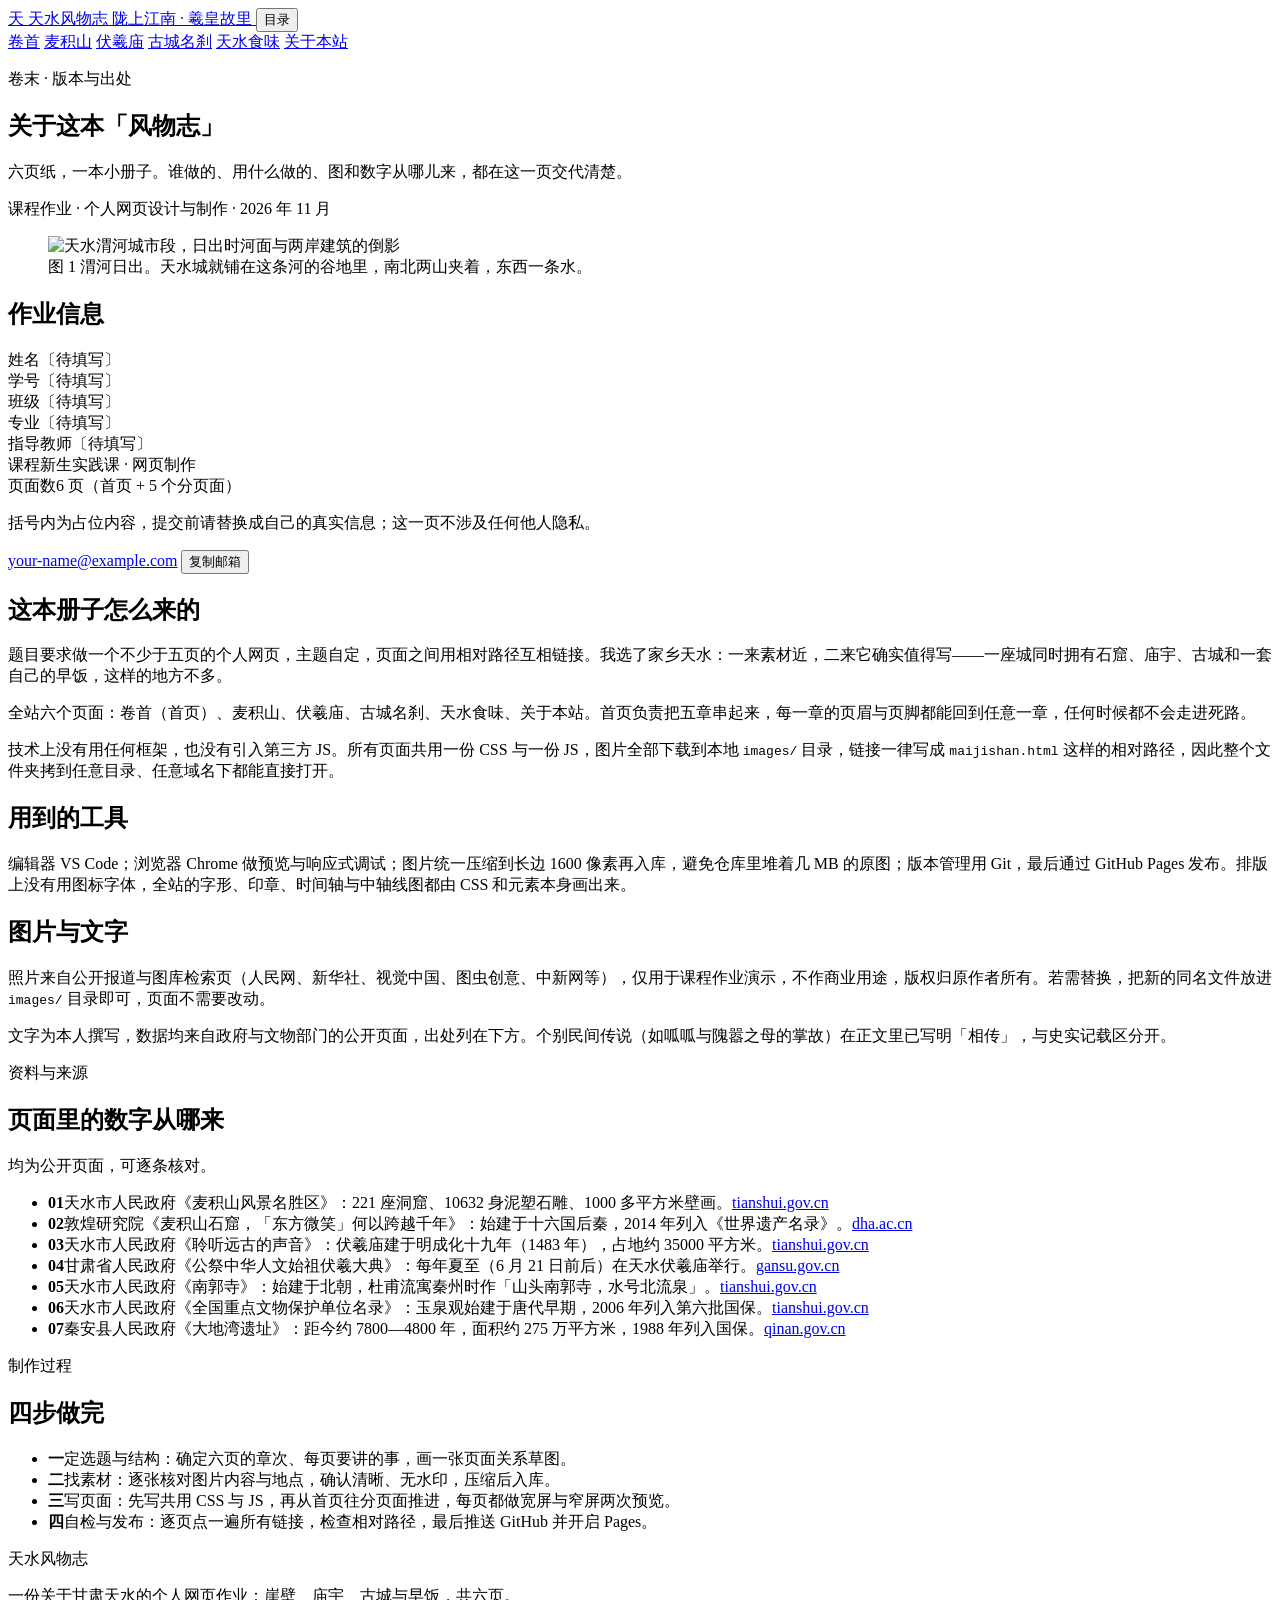
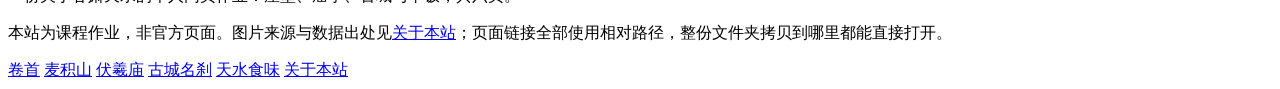
==== about.html @ 4d81efea "Add files via upload" ====
<!DOCTYPE html>
<html lang="zh-CN">
<head>
<meta charset="UTF-8">
<meta name="viewport" content="width=device-width, initial-scale=1">
<title>关于本站 · 卷末 | 天水风物志</title>
<meta name="description" content="《天水风物志》的卷末：作业信息、制作工具、图片版权说明、数据来源与联系方式。六个页面，全部使用相对路径。">
<link rel="icon" href="images/favicon.svg" type="image/svg+xml">
<link rel="preconnect" href="https://miaoda.feishu.cn" crossorigin>
<link rel="stylesheet" href="https://miaoda.feishu.cn/fonts/css2?family=Noto+Serif+SC:wght@400;600;700;900&family=Noto+Sans+SC:wght@300;400;500;700&display=swap">
<link rel="stylesheet" href="css/style.css">
</head>
<body>

<header class="masthead" id="masthead">
  <div class="masthead__inner">
    <a class="brand" href="index.html" aria-label="返回首页">
      <span class="brand-seal" aria-hidden="true">天</span>
      <span class="brand-name">天水风物志</span>
      <span class="brand-sub">陇上江南 · 羲皇故里</span>
    </a>
    <button class="nav-toggle" type="button" aria-expanded="false" aria-controls="site-nav">目录</button>
    <nav class="site-nav" id="site-nav" aria-label="主导航">
      <a href="index.html">卷首</a>
      <a href="maijishan.html">麦积山</a>
      <a href="fuximiao.html">伏羲庙</a>
      <a href="gucheng.html">古城名刹</a>
      <a href="shiwei.html">天水食味</a>
      <a href="about.html" class="is-active" aria-current="page">关于本站</a>
    </nav>
  </div>
</header>

<main>

  <section class="chapter-head wrap">
    <p class="chapter-head__no">卷末 · 版本与出处</p>
    <h1>关于这本「风物志」</h1>
    <p class="lede">六页纸，一本小册子。谁做的、用什么做的、图和数字从哪儿来，都在这一页交代清楚。</p>
    <p class="chapter-head__meta">课程作业 · 个人网页设计与制作 · 2026 年 11 月</p>
  </section>

  <figure class="plate plate--wide wrap">
    <img src="images/city-01.jpg" alt="天水渭河城市段，日出时河面与两岸建筑的倒影" width="800" height="533">
    <figcaption><span class="plate-no">图 1</span> 渭河日出。天水城就铺在这条河的谷地里，南北两山夹着，东西一条水。</figcaption>
  </figure>

  <section class="wrap">
    <div class="about-grid">
      <div class="id-card">
        <h2>作业信息</h2>
        <div class="id-row"><label>姓名</label><span class="value placeholder">〔待填写〕</span></div>
        <div class="id-row"><label>学号</label><span class="value placeholder">〔待填写〕</span></div>
        <div class="id-row"><label>班级</label><span class="value placeholder">〔待填写〕</span></div>
        <div class="id-row"><label>专业</label><span class="value placeholder">〔待填写〕</span></div>
        <div class="id-row"><label>指导教师</label><span class="value placeholder">〔待填写〕</span></div>
        <div class="id-row"><label>课程</label><span class="value">新生实践课 · 网页制作</span></div>
        <div class="id-row"><label>页面数</label><span class="value">6 页（首页 + 5 个分页面）</span></div>
        <p class="id-card__hint">括号内为占位内容，提交前请替换成自己的真实信息；这一页不涉及任何他人隐私。</p>
        <div class="contact">
          <a class="contact__mail" href="mailto:your-name@example.com">your-name@example.com</a>
          <button class="copy-btn" type="button" id="copy-mail" data-mail="your-name@example.com">复制邮箱</button>
        </div>
      </div>

      <div class="prose">
        <h2 class="section-title">这本册子怎么来的</h2>
        <p>题目要求做一个不少于五页的个人网页，主题自定，页面之间用相对路径互相链接。我选了家乡天水：一来素材近，二来它确实值得写——一座城同时拥有石窟、庙宇、古城和一套自己的早饭，这样的地方不多。</p>
        <p>全站六个页面：卷首（首页）、麦积山、伏羲庙、古城名刹、天水食味、关于本站。首页负责把五章串起来，每一章的页眉与页脚都能回到任意一章，任何时候都不会走进死路。</p>
        <p>技术上没有用任何框架，也没有引入第三方 JS。所有页面共用一份 CSS 与一份 JS，图片全部下载到本地 <code>images/</code> 目录，链接一律写成 <code>maijishan.html</code> 这样的相对路径，因此整个文件夹拷到任意目录、任意域名下都能直接打开。</p>

        <h2 class="section-title">用到的工具</h2>
        <p>编辑器 VS Code；浏览器 Chrome 做预览与响应式调试；图片统一压缩到长边 1600 像素再入库，避免仓库里堆着几 MB 的原图；版本管理用 Git，最后通过 GitHub Pages 发布。排版上没有用图标字体，全站的字形、印章、时间轴与中轴线图都由 CSS 和元素本身画出来。</p>

        <h2 class="section-title">图片与文字</h2>
        <p>照片来自公开报道与图库检索页（人民网、新华社、视觉中国、图虫创意、中新网等），仅用于课程作业演示，不作商业用途，版权归原作者所有。若需替换，把新的同名文件放进 <code>images/</code> 目录即可，页面不需要改动。</p>
        <p>文字为本人撰写，数据均来自政府与文物部门的公开页面，出处列在下方。个别民间传说（如呱呱与隗嚣之母的掌故）在正文里已写明「相传」，与史实记载区分开。</p>
      </div>
    </div>
  </section>

  <section class="sources wrap" aria-labelledby="src-title">
    <p class="kicker">资料与来源</p>
    <h2 class="section-title" id="src-title">页面里的数字从哪来</h2>
    <p class="section-sub">均为公开页面，可逐条核对。</p>
    <ul class="sources__list">
      <li><b>01</b>天水市人民政府《麦积山风景名胜区》：221 座洞窟、10632 身泥塑石雕、1000 多平方米壁画。<a href="https://www.tianshui.gov.cn/info/3851/329121.htm" target="_blank" rel="noopener">tianshui.gov.cn</a></li>
      <li><b>02</b>敦煌研究院《麦积山石窟，「东方微笑」何以跨越千年》：始建于十六国后秦，2014 年列入《世界遗产名录》。<a href="https://www.dha.ac.cn/info/1018/6116.htm" target="_blank" rel="noopener">dha.ac.cn</a></li>
      <li><b>03</b>天水市人民政府《聆听远古的声音》：伏羲庙建于明成化十九年（1483 年），占地约 35000 平方米。<a href="https://www.tianshui.gov.cn/wlj/info/1822/175582.htm" target="_blank" rel="noopener">tianshui.gov.cn</a></li>
      <li><b>04</b>甘肃省人民政府《公祭中华人文始祖伏羲大典》：每年夏至（6 月 21 日前后）在天水伏羲庙举行。<a href="http://gansu.gov.cn/gsszf/gsyw/202506/174160079.shtml" target="_blank" rel="noopener">gansu.gov.cn</a></li>
      <li><b>05</b>天水市人民政府《南郭寺》：始建于北朝，杜甫流寓秦州时作「山头南郭寺，水号北流泉」。<a href="http://www.tianshui.gov.cn/info/4851/601021.htm" target="_blank" rel="noopener">tianshui.gov.cn</a></li>
      <li><b>06</b>天水市人民政府《全国重点文物保护单位名录》：玉泉观始建于唐代早期，2006 年列入第六批国保。<a href="https://www.tianshui.gov.cn/info/4841/600351.htm" target="_blank" rel="noopener">tianshui.gov.cn</a></li>
      <li><b>07</b>秦安县人民政府《大地湾遗址》：距今约 7800—4800 年，面积约 275 万平方米，1988 年列入国保。<a href="https://www.qinan.gov.cn/info/10162/83391.htm" target="_blank" rel="noopener">qinan.gov.cn</a></li>
    </ul>
  </section>

  <section class="wrap sources" aria-labelledby="log-title">
    <p class="kicker">制作过程</p>
    <h2 class="section-title" id="log-title">四步做完</h2>
    <ul class="sources__list">
      <li><b>一</b>定选题与结构：确定六页的章次、每页要讲的事，画一张页面关系草图。</li>
      <li><b>二</b>找素材：逐张核对图片内容与地点，确认清晰、无水印，压缩后入库。</li>
      <li><b>三</b>写页面：先写共用 CSS 与 JS，再从首页往分页面推进，每页都做宽屏与窄屏两次预览。</li>
      <li><b>四</b>自检与发布：逐页点一遍所有链接，检查相对路径，最后推送 GitHub 并开启 Pages。</li>
    </ul>
  </section>

</main>

<footer class="site-foot">
  <div class="wrap site-foot__inner">
    <div>
      <p class="site-foot__title">天水风物志</p>
      <p>一份关于甘肃天水的个人网页作业：崖壁、庙宇、古城与早饭，共六页。</p>
      <p class="site-foot__colophon">本站为课程作业，非官方页面。图片来源与数据出处见<a href="about.html">关于本站</a>；页面链接全部使用相对路径，整份文件夹拷贝到哪里都能直接打开。</p>
    </div>
    <nav class="site-foot__nav" aria-label="页脚导航">
      <a href="index.html">卷首</a>
      <a href="maijishan.html">麦积山</a>
      <a href="fuximiao.html">伏羲庙</a>
      <a href="gucheng.html">古城名刹</a>
      <a href="shiwei.html">天水食味</a>
      <a href="about.html">关于本站</a>
    </nav>
  </div>
</footer>

<div class="toast" id="toast" role="status" aria-live="polite"></div>
<script src="js/main.js"></script>
</body>
</html>
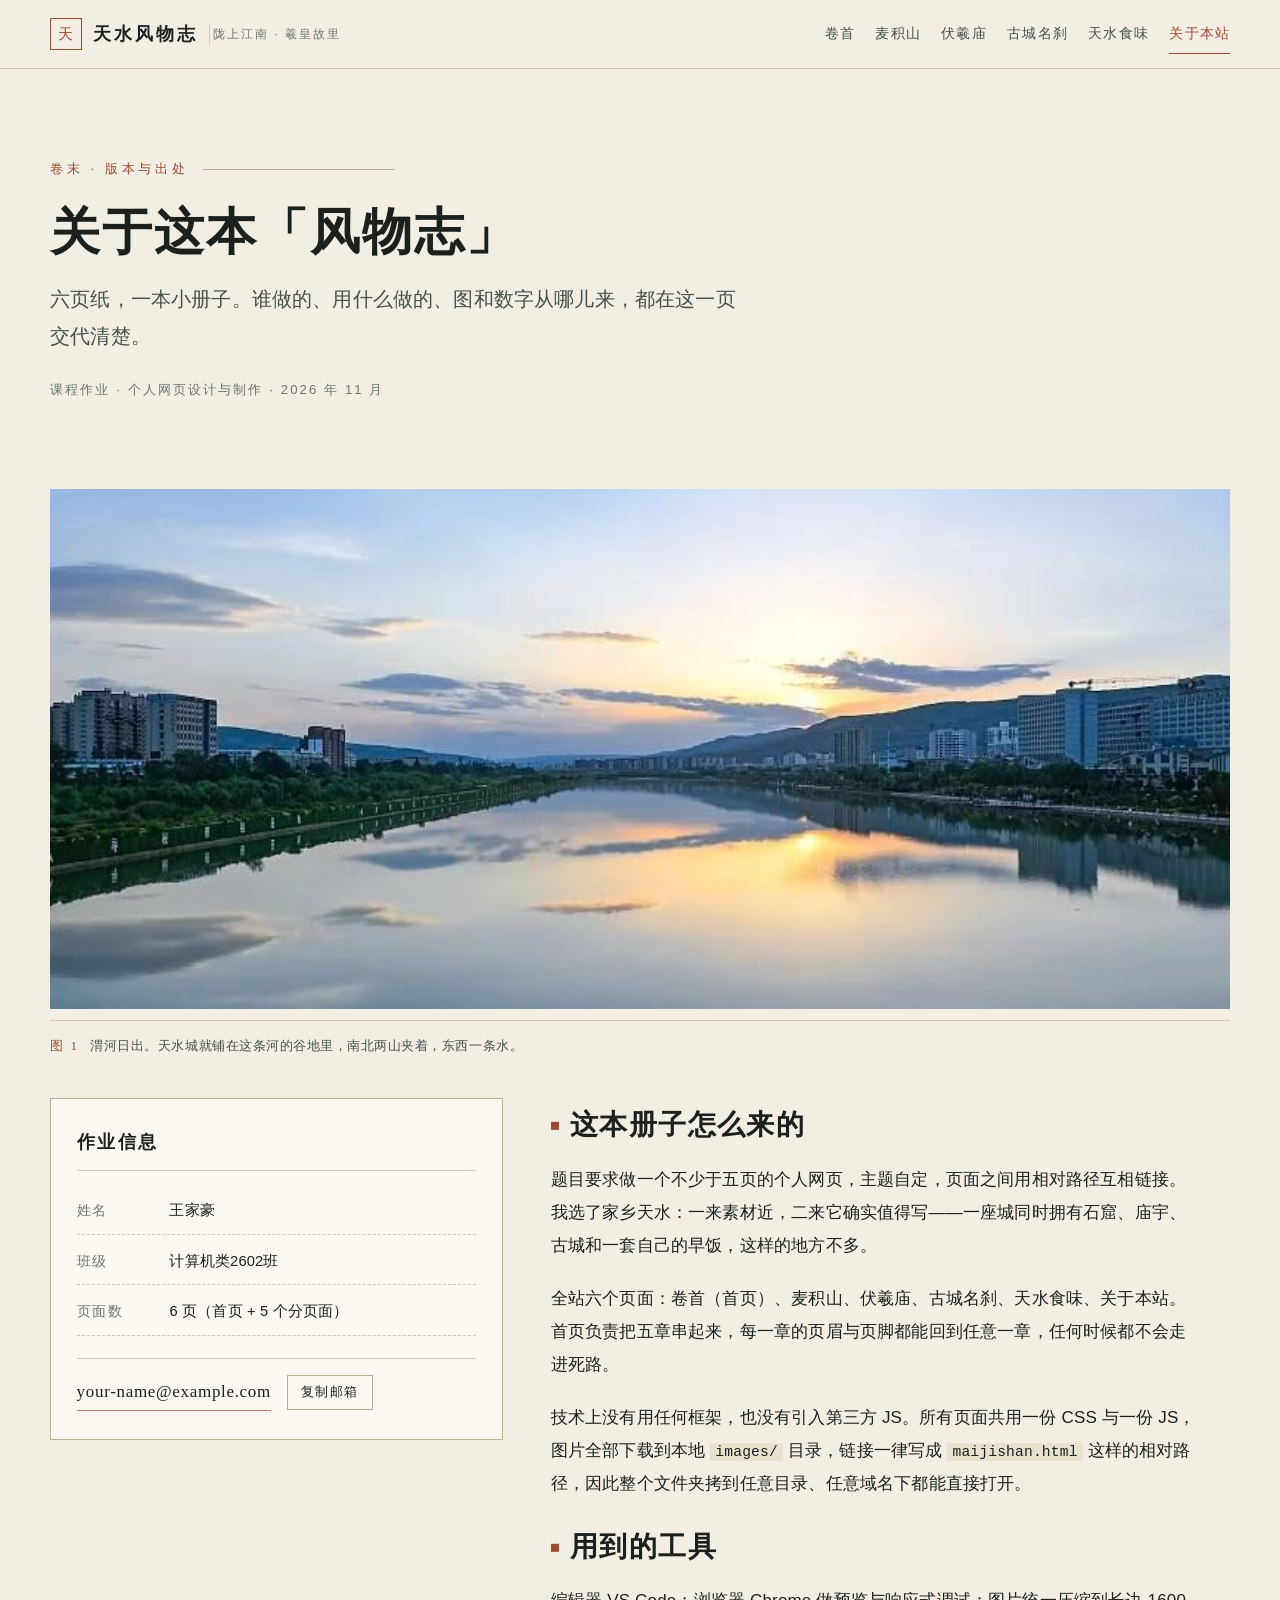
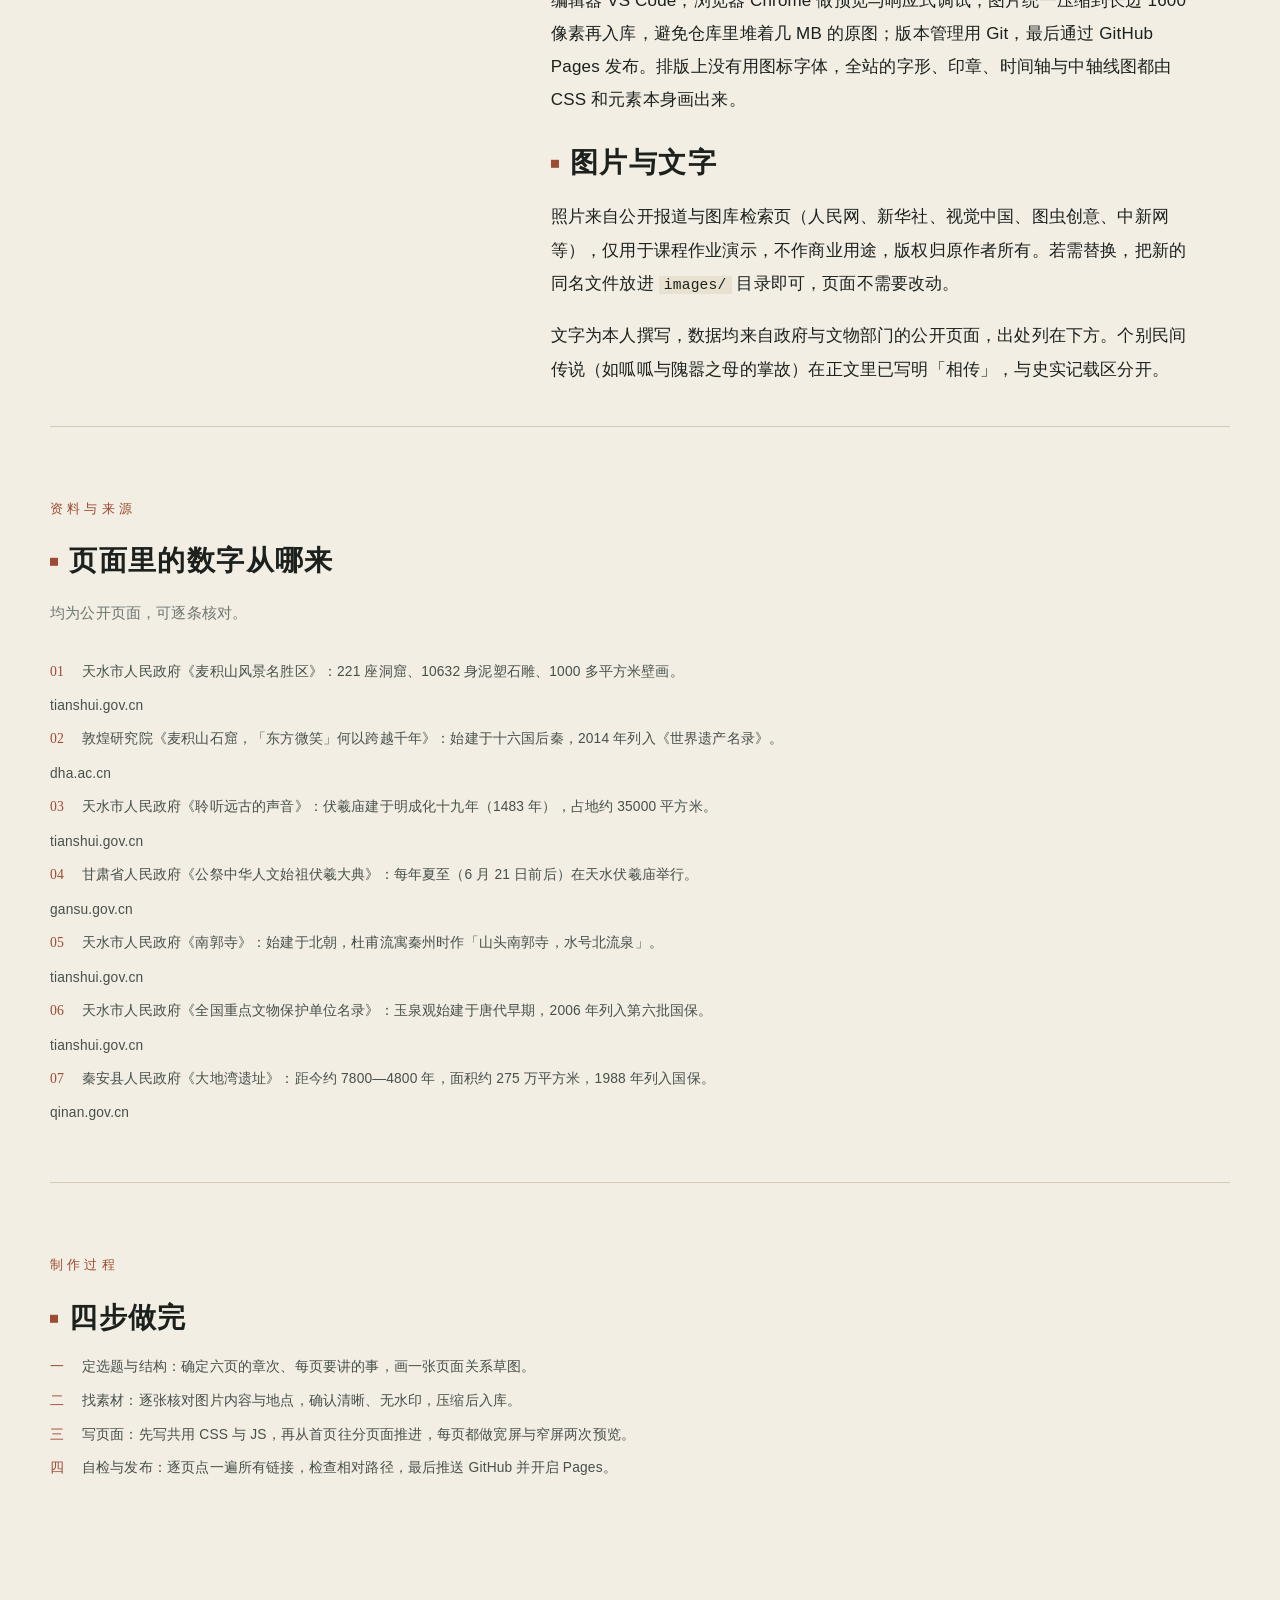
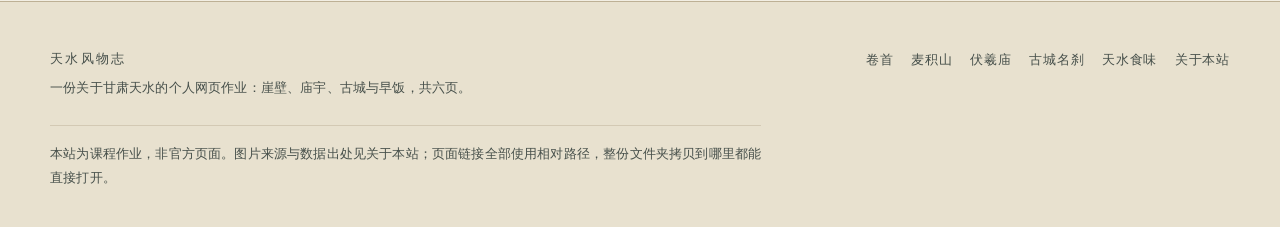
==== commit 698e3e8c: "修改个人信息" ====
--- a/about.html
+++ b/about.html
@@ -49,14 +49,9 @@
     <div class="about-grid">
       <div class="id-card">
         <h2>作业信息</h2>
-        <div class="id-row"><label>姓名</label><span class="value placeholder">〔待填写〕</span></div>
-        <div class="id-row"><label>学号</label><span class="value placeholder">〔待填写〕</span></div>
-        <div class="id-row"><label>班级</label><span class="value placeholder">〔待填写〕</span></div>
-        <div class="id-row"><label>专业</label><span class="value placeholder">〔待填写〕</span></div>
-        <div class="id-row"><label>指导教师</label><span class="value placeholder">〔待填写〕</span></div>
-        <div class="id-row"><label>课程</label><span class="value">新生实践课 · 网页制作</span></div>
+        <div class="id-row"><label>姓名</label><span class="value">王家豪</span></div>
+        <div class="id-row"><label>班级</label><span class="value">计算机类2602班</span></div>
         <div class="id-row"><label>页面数</label><span class="value">6 页（首页 + 5 个分页面）</span></div>
-        <p class="id-card__hint">括号内为占位内容，提交前请替换成自己的真实信息；这一页不涉及任何他人隐私。</p>
         <div class="contact">
           <a class="contact__mail" href="mailto:your-name@example.com">your-name@example.com</a>
           <button class="copy-btn" type="button" id="copy-mail" data-mail="your-name@example.com">复制邮箱</button>
--- a/css/style.css
+++ b/css/style.css
@@ -0,0 +1,1201 @@
+/* ============================================================
+   天水风物志 · 全站样式
+   版式概念：一册地方志图录 —— 竖排题签、朱印、图版编号、纸色底
+   ============================================================ */
+
+:root {
+  --paper: #f2eee3;
+  --paper-deep: #e8e1cf;
+  --paper-soft: #faf8f1;
+  --ink: #1c211e;
+  --ink-2: #47504b;
+  --ink-3: #6f7671;
+  --red: #9e4b33;
+  --red-soft: #c07d64;
+  --pine: #2e4a3d;
+  --river: #4f7470;
+  --line: #d3c9b4;
+  --line-strong: #bdb095;
+
+  --serif: "Noto Serif SC", "Source Han Serif SC", "Songti SC", "STSong", "SimSun", serif;
+  --sans: "Noto Sans SC", "PingFang SC", "Microsoft YaHei", "Hiragino Sans GB", sans-serif;
+
+  --wrap: 1180px;
+  --gap: clamp(1.25rem, 3vw, 2.5rem);
+  --ease: cubic-bezier(.2, .7, .2, 1);
+}
+
+* { box-sizing: border-box; }
+
+html { -webkit-text-size-adjust: 100%; }
+
+body {
+  margin: 0;
+  background: var(--paper);
+  color: var(--ink);
+  font-family: var(--sans);
+  font-size: 17px;
+  line-height: 1.95;
+  letter-spacing: .01em;
+  text-rendering: optimizeLegibility;
+}
+
+img { display: block; max-width: 100%; height: auto; }
+
+figure { margin: 0; }
+
+a { color: inherit; text-decoration: none; }
+
+button { font: inherit; color: inherit; }
+
+::selection { background: var(--red); color: var(--paper-soft); }
+
+/* ---------- 基础排版 ---------- */
+
+.wrap {
+  width: min(100% - 2.5rem, var(--wrap));
+  margin-inline: auto;
+}
+
+/* 内容段的统一呼吸感 */
+.band { padding-block: clamp(2rem, 4vw, 3.2rem); }
+
+.serif { font-family: var(--serif); }
+
+.kicker {
+  font-family: var(--serif);
+  font-size: .82rem;
+  letter-spacing: .32em;
+  color: var(--red);
+}
+
+.lede {
+  font-family: var(--serif);
+  font-size: clamp(1.05rem, 1.6vw, 1.3rem);
+  line-height: 1.8;
+  color: var(--ink-2);
+}
+
+.prose p {
+  margin: 0 0 1.15em;
+  max-width: 38em;
+}
+
+.prose p:last-child { margin-bottom: 0; }
+
+.prose--lead p:first-child::first-letter {
+  font-family: var(--serif);
+  font-size: 2.9em;
+  float: left;
+  line-height: .92;
+  padding: .06em .12em 0 0;
+  color: var(--red);
+}
+
+h2.section-title {
+  font-family: var(--serif);
+  font-weight: 600;
+  font-size: clamp(1.35rem, 2.4vw, 1.75rem);
+  letter-spacing: .05em;
+  margin: 0 0 .35em;
+  display: flex;
+  align-items: baseline;
+  gap: .7rem;
+}
+
+h2.section-title::before {
+  content: "";
+  width: .5rem;
+  height: .5rem;
+  background: var(--red);
+  flex: 0 0 auto;
+  transform: translateY(-.15em);
+}
+
+.section-sub {
+  color: var(--ink-3);
+  font-size: .92rem;
+  margin: 0 0 2rem;
+}
+
+/* ---------- 页眉 ---------- */
+
+.masthead {
+  position: sticky;
+  top: 0;
+  z-index: 50;
+  background: color-mix(in srgb, var(--paper) 92%, transparent);
+  backdrop-filter: blur(6px);
+  border-bottom: 1px solid var(--line);
+}
+
+.masthead__inner {
+  width: min(100% - 2.5rem, var(--wrap));
+  margin-inline: auto;
+  display: flex;
+  align-items: center;
+  gap: 1rem;
+  min-height: 68px;
+}
+
+.brand {
+  display: flex;
+  align-items: center;
+  gap: .7rem;
+  margin-right: auto;
+  padding-block: .5rem;
+}
+
+.brand-seal {
+  width: 2rem;
+  height: 2rem;
+  display: grid;
+  place-items: center;
+  border: 1.5px solid var(--red);
+  color: var(--red);
+  font-family: var(--serif);
+  font-size: .95rem;
+  line-height: 1;
+  flex: 0 0 auto;
+}
+
+.brand-name {
+  font-family: var(--serif);
+  font-size: 1.12rem;
+  letter-spacing: .16em;
+  font-weight: 600;
+}
+
+.brand-sub {
+  font-size: .72rem;
+  letter-spacing: .18em;
+  color: var(--ink-3);
+  display: none;
+}
+
+@media (min-width: 900px) {
+  .brand-sub { display: block; padding-left: .2rem; border-left: 1px solid var(--line); }
+}
+
+.site-nav {
+  display: flex;
+  align-items: center;
+  gap: clamp(.5rem, 1.6vw, 1.35rem);
+  font-size: .9rem;
+  letter-spacing: .08em;
+}
+
+.site-nav a {
+  padding: .35rem 0;
+  border-bottom: 1px solid transparent;
+  color: var(--ink-2);
+  transition: color .2s var(--ease), border-color .2s var(--ease);
+}
+
+.site-nav a:hover { color: var(--ink); border-bottom-color: var(--line-strong); }
+
+.site-nav a.is-active {
+  color: var(--red);
+  border-bottom-color: var(--red);
+}
+
+.nav-toggle {
+  display: none;
+  background: none;
+  border: 1px solid var(--line-strong);
+  padding: .35rem .75rem;
+  font-size: .85rem;
+  letter-spacing: .12em;
+  cursor: pointer;
+}
+
+@media (max-width: 819px) {
+  .nav-toggle { display: block; }
+  .site-nav {
+    position: absolute;
+    left: 0;
+    right: 0;
+    top: 100%;
+    display: grid;
+    gap: 0;
+    background: var(--paper-soft);
+    border-bottom: 1px solid var(--line);
+    padding: .5rem 1.25rem 1rem;
+    font-size: 1rem;
+    max-height: 0;
+    overflow: hidden;
+    transition: max-height .3s var(--ease);
+  }
+  .masthead.is-open .site-nav { max-height: 24rem; }
+  .site-nav a {
+    padding: .7rem 0;
+    border-bottom: 1px solid var(--line);
+  }
+  .site-nav a:hover { border-bottom-color: var(--line); }
+}
+
+/* ---------- 首页：分栏题签 + 主图 ---------- */
+
+.home-hero {
+  display: grid;
+  grid-template-columns: minmax(0, 5fr) minmax(0, 7fr);
+  min-height: min(78vh, 660px);
+  border-bottom: 1px solid var(--line);
+}
+
+.home-hero__text {
+  padding: clamp(2rem, 5vw, 4.5rem) clamp(1.5rem, 4vw, 3.5rem);
+  background: var(--paper);
+  display: flex;
+  flex-direction: column;
+  justify-content: center;
+  gap: 1.6rem;
+}
+
+.home-hero__title {
+  writing-mode: vertical-rl;
+  font-family: var(--serif);
+  font-weight: 700;
+  font-size: clamp(2.2rem, 4.4vw, 3.4rem);
+  letter-spacing: .28em;
+  line-height: 1.35;
+  margin: 0;
+  color: var(--ink);
+  max-height: 62vh;
+}
+
+.home-hero__seal {
+  width: 2.4rem;
+  height: 2.4rem;
+  display: grid;
+  place-items: center;
+  border: 1.5px solid var(--red);
+  color: var(--red);
+  font-family: var(--serif);
+  font-size: .82rem;
+  letter-spacing: .1em;
+}
+
+.home-hero__aside { display: grid; gap: 1rem; }
+
+.home-hero__line {
+  font-family: var(--serif);
+  font-size: clamp(1.1rem, 1.9vw, 1.45rem);
+  line-height: 1.85;
+  color: var(--pine);
+  margin: 0;
+  max-width: 26em;
+}
+
+.home-hero__meta {
+  font-size: .82rem;
+  letter-spacing: .2em;
+  color: var(--ink-3);
+}
+
+.home-hero__figure {
+  position: relative;
+  overflow: hidden;
+  background: var(--paper-deep);
+}
+
+.home-hero__figure img {
+  width: 100%;
+  height: 100%;
+  object-fit: cover;
+  object-position: 50% 42%;
+}
+
+.home-hero__figure figcaption {
+  position: absolute;
+  left: 1rem;
+  bottom: 1rem;
+  right: 1rem;
+  font-family: var(--serif);
+  font-size: .78rem;
+  letter-spacing: .12em;
+  color: #f6f2e8;
+  text-shadow: 0 1px 6px rgba(0, 0, 0, .55);
+  display: flex;
+  gap: .5rem;
+  align-items: center;
+}
+
+@media (max-width: 819px) {
+  .home-hero { grid-template-columns: 1fr; min-height: 0; }
+  .home-hero__text { order: 2; padding: 2rem 1.25rem 2.4rem; }
+  .home-hero__title {
+    writing-mode: horizontal-tb;
+    max-height: none;
+    letter-spacing: .18em;
+    font-size: 2.1rem;
+  }
+  .home-hero__figure { order: 1; height: 42vh; min-height: 260px; }
+}
+
+/* ---------- 卷首导语 ---------- */
+
+.preface {
+  display: grid;
+  grid-template-columns: minmax(0, 7fr) minmax(0, 4fr);
+  gap: var(--gap);
+  padding-block: clamp(2.5rem, 6vw, 5rem);
+  border-bottom: 1px solid var(--line);
+}
+
+.preface__figure { align-self: start; }
+
+.preface__note {
+  border-left: 1px solid var(--line);
+  padding-left: 1.1rem;
+  font-size: .9rem;
+  color: var(--ink-2);
+}
+
+.preface__note dl { margin: 0; display: grid; gap: .55rem; }
+.preface__note dt {
+  font-family: var(--serif);
+  letter-spacing: .1em;
+  color: var(--red);
+  font-size: .82rem;
+}
+.preface__note dd { margin: 0 0 .35rem; }
+
+@media (max-width: 819px) {
+  .preface { grid-template-columns: 1fr; }
+}
+
+/* ---------- 章节目录卡 ---------- */
+
+.chapters {
+  padding-block: clamp(2.5rem, 6vw, 4.5rem);
+}
+
+.chapter-list {
+  display: grid;
+  grid-template-columns: repeat(2, minmax(0, 1fr));
+  gap: 1px;
+  background: var(--line);
+  border: 1px solid var(--line);
+}
+
+.chapter-card {
+  display: grid;
+  grid-template-columns: minmax(0, 1fr) minmax(0, 1.25fr);
+  gap: 0;
+  background: var(--paper);
+  min-height: 190px;
+  transition: background .25s var(--ease);
+}
+
+.chapter-card:hover { background: var(--paper-soft); }
+
+.chapter-card__body {
+  padding: 1.4rem 1.3rem;
+  display: flex;
+  flex-direction: column;
+  gap: .5rem;
+}
+
+.chapter-card__no {
+  font-family: var(--serif);
+  font-size: .78rem;
+  letter-spacing: .28em;
+  color: var(--red);
+}
+
+.chapter-card__title {
+  font-family: var(--serif);
+  font-size: 1.2rem;
+  font-weight: 600;
+  letter-spacing: .06em;
+  margin: 0;
+  line-height: 1.5;
+}
+
+.chapter-card__desc {
+  font-size: .88rem;
+  color: var(--ink-2);
+  line-height: 1.8;
+  margin: 0;
+}
+
+.chapter-card__more {
+  margin-top: auto;
+  font-size: .78rem;
+  letter-spacing: .16em;
+  color: var(--ink-3);
+  display: inline-flex;
+  align-items: center;
+  gap: .4rem;
+}
+
+.chapter-card:hover .chapter-card__more { color: var(--red); }
+
+.chapter-card__figure { overflow: hidden; }
+
+.chapter-card__figure img {
+  width: 100%;
+  height: 100%;
+  object-fit: cover;
+  transition: transform .6s var(--ease);
+}
+
+.chapter-card:hover .chapter-card__figure img { transform: scale(1.03); }
+
+/* 五张卡：3 + 2 排布，避免末行只剩一个 */
+.chapter-list > :nth-child(5) { grid-column: 1 / -1; }
+.chapter-list > :nth-child(5) { grid-template-columns: minmax(0, 1fr) minmax(0, 1.25fr); }
+
+@media (max-width: 819px) {
+  .chapter-list { grid-template-columns: 1fr; }
+  .chapter-list > :nth-child(5) { grid-column: auto; }
+  /* 窄屏改为上图下文，避免文字被压成一行六字 */
+  .chapter-card { grid-template-columns: 1fr; }
+  .chapter-card__figure { order: -1; }
+  .chapter-card__figure img { height: auto; aspect-ratio: 16 / 9; object-fit: cover; }
+  .chapter-card:hover .chapter-card__figure img { transform: none; }
+}
+
+/* ---------- 速览条 ---------- */
+
+.facts {
+  padding-block: clamp(2rem, 5vw, 3.5rem);
+  border-top: 1px solid var(--line);
+  background: var(--paper-deep);
+}
+
+.facts__grid {
+  display: grid;
+  grid-template-columns: repeat(4, minmax(0, 1fr));
+  gap: 1px;
+  background: var(--line-strong);
+  border: 1px solid var(--line-strong);
+}
+
+.fact {
+  background: var(--paper-deep);
+  padding: 1.6rem 1.3rem 1.4rem;
+  display: flex;
+  flex-direction: column;
+  gap: .4rem;
+}
+
+.fact__num {
+  font-family: var(--serif);
+  font-size: clamp(1.5rem, 3vw, 2.2rem);
+  font-weight: 700;
+  line-height: 1.2;
+  color: var(--pine);
+}
+
+.fact__label {
+  font-size: .8rem;
+  letter-spacing: .14em;
+  color: var(--red);
+}
+
+.fact__text {
+  font-size: .84rem;
+  color: var(--ink-2);
+  line-height: 1.75;
+}
+
+@media (max-width: 819px) {
+  .facts__grid { grid-template-columns: repeat(2, minmax(0, 1fr)); }
+}
+
+/* ---------- 分页面：章首 ---------- */
+
+.chapter-head {
+  padding: clamp(2.5rem, 7vw, 5.5rem) 0 clamp(1.5rem, 3vw, 2.2rem);
+}
+
+.chapter-head__no {
+  display: flex;
+  align-items: center;
+  gap: .9rem;
+  font-family: var(--serif);
+  font-size: .8rem;
+  letter-spacing: .3em;
+  color: var(--red);
+  margin: 0 0 1.1rem;
+}
+
+.chapter-head__no::after {
+  content: "";
+  height: 1px;
+  width: min(12rem, 30vw);
+  background: var(--line-strong);
+}
+
+.chapter-head h1 {
+  font-family: var(--serif);
+  font-weight: 700;
+  font-size: clamp(1.9rem, 4.4vw, 3.1rem);
+  line-height: 1.35;
+  letter-spacing: .04em;
+  margin: 0 0 .9rem;
+  max-width: 26em;
+}
+
+.chapter-head .lede { max-width: 34em; margin: 0; }
+
+.chapter-head__meta {
+  margin-top: 1.4rem;
+  font-size: .82rem;
+  letter-spacing: .16em;
+  color: var(--ink-3);
+}
+
+/* ---------- 图版 ---------- */
+
+.plate {
+  margin-block: clamp(1.5rem, 3vw, 2.5rem) 0;
+}
+
+.plate--wide img {
+  width: 100%;
+  height: clamp(260px, 46vw, 520px);
+  object-fit: cover;
+  object-position: 50% 50%;
+  background: var(--paper-deep);
+}
+
+.plate--bleed { width: 100%; }
+
+.plate figcaption {
+  display: flex;
+  gap: .7rem;
+  align-items: baseline;
+  padding-top: .7rem;
+  border-top: 1px solid var(--line);
+  margin-top: .7rem;
+  font-family: var(--serif);
+  font-size: .82rem;
+  color: var(--ink-2);
+  letter-spacing: .04em;
+}
+
+.plate figcaption .plate-no {
+  color: var(--red);
+  letter-spacing: .16em;
+  flex: 0 0 auto;
+}
+
+/* 图版三宫格 */
+.plate-grid {
+  display: grid;
+  grid-template-columns: repeat(3, minmax(0, 1fr));
+  gap: 1rem 1.1rem;
+  padding-block: clamp(2rem, 5vw, 3.5rem);
+}
+
+/* 四张图版：2×2 排布，避免末行只剩一张 */
+.plate-grid--2x2 { grid-template-columns: repeat(2, minmax(0, 1fr)); gap: 1.2rem 1.4rem; }
+
+.plate-grid figure { display: grid; gap: .55rem; }
+
+.plate-grid img {
+  width: 100%;
+  aspect-ratio: 4 / 3;
+  object-fit: cover;
+  background: var(--paper-deep);
+}
+
+/* 竖幅图版不裁成横框 */
+.plate-grid figure.is-tall img { aspect-ratio: 3 / 4; }
+
+.plate-grid figcaption {
+  font-family: var(--serif);
+  font-size: .8rem;
+  color: var(--ink-3);
+  line-height: 1.7;
+}
+
+.plate-grid figcaption b {
+  color: var(--red);
+  font-weight: 400;
+  letter-spacing: .12em;
+  margin-right: .35rem;
+}
+
+@media (max-width: 819px) {
+  .plate-grid { grid-template-columns: 1fr; }
+  .plate-grid--2x2 { grid-template-columns: repeat(2, minmax(0, 1fr)); }
+}
+
+@media (max-width: 560px) {
+  .plate-grid,
+  .plate-grid--2x2 { grid-template-columns: 1fr; }
+}
+
+/* ---------- 正文 + 侧栏 ---------- */
+
+.article {
+  padding-block: clamp(2rem, 5vw, 3.5rem);
+}
+
+.article__grid {
+  display: grid;
+  grid-template-columns: minmax(0, 7fr) minmax(0, 3.6fr);
+  gap: clamp(1.5rem, 4vw, 3.5rem);
+  align-items: start;
+}
+
+.aside-card {
+  border: 1px solid var(--line);
+  background: var(--paper-soft);
+  padding: 1.35rem 1.35rem 1.5rem;
+  display: grid;
+  gap: .6rem;
+}
+
+.aside-card h3 {
+  font-family: var(--serif);
+  font-size: 1rem;
+  font-weight: 600;
+  letter-spacing: .1em;
+  margin: 0;
+  padding-bottom: .6rem;
+  border-bottom: 1px solid var(--line);
+}
+
+.aside-card p { margin: 0; font-size: .86rem; line-height: 1.85; color: var(--ink-2); }
+
+.aside-card ul {
+  margin: 0;
+  padding-left: 1.05rem;
+  font-size: .86rem;
+  line-height: 1.85;
+  color: var(--ink-2);
+}
+
+.aside-card li { margin-bottom: .35rem; }
+
+.aside-card li::marker { color: var(--red-soft); }
+
+@media (max-width: 819px) {
+  .article__grid { grid-template-columns: 1fr; }
+}
+
+/* ---------- 时间轴 ---------- */
+
+.timeline-block { padding-block: clamp(2rem, 5vw, 3.5rem); }
+
+.timeline {
+  list-style: none;
+  margin: 0;
+  padding: 0;
+  display: grid;
+}
+
+.timeline li {
+  display: grid;
+  grid-template-columns: 6rem 1.25rem minmax(0, 1fr);
+  align-items: start;
+  min-height: 4.6rem;
+}
+
+.timeline__time {
+  font-family: var(--serif);
+  font-size: .95rem;
+  letter-spacing: .08em;
+  color: var(--red);
+  padding-top: .1rem;
+  text-align: right;
+  padding-right: .2rem;
+}
+
+.timeline__rail {
+  position: relative;
+  width: 1px;
+  height: 100%;
+  background: var(--line-strong);
+  justify-self: center;
+}
+
+.timeline__rail::after {
+  content: "";
+  position: absolute;
+  top: .55rem;
+  left: 50%;
+  transform: translateX(-50%);
+  width: 9px;
+  height: 9px;
+  border: 1.5px solid var(--red);
+  border-radius: 50%;
+  background: var(--paper);
+}
+
+.timeline li:last-child .timeline__rail { background: linear-gradient(var(--line-strong) 0 1rem, transparent 1rem); }
+
+.timeline__body { padding: 0 0 1.6rem 1.1rem; }
+
+.timeline__body h3 {
+  font-family: var(--serif);
+  font-size: 1.02rem;
+  font-weight: 600;
+  margin: 0 0 .25rem;
+  letter-spacing: .06em;
+}
+
+.timeline__body p {
+  margin: 0;
+  font-size: .88rem;
+  line-height: 1.8;
+  color: var(--ink-2);
+  max-width: 34em;
+}
+
+@media (max-width: 640px) {
+  .timeline li { grid-template-columns: 4.2rem 1rem minmax(0, 1fr); min-height: 4rem; }
+  .timeline__time { font-size: .84rem; }
+}
+
+/* ---------- 建筑中轴线 ---------- */
+
+.axis {
+  display: grid;
+  grid-template-columns: repeat(5, minmax(0, 1fr));
+  gap: 0;
+  position: relative;
+  margin-block: 2rem 2.4rem;
+  padding-block: 1rem;
+}
+
+.axis::before {
+  content: "";
+  position: absolute;
+  left: 0;
+  right: 0;
+  top: 50%;
+  height: 1px;
+  background: var(--line-strong);
+  transform: translateY(-50%);
+}
+
+.axis__node {
+  position: relative;
+  display: grid;
+  justify-items: center;
+  gap: .55rem;
+  padding-block: .4rem;
+  text-align: center;
+}
+
+.axis__node span.dot {
+  width: 13px;
+  height: 13px;
+  border-radius: 50%;
+  background: var(--paper);
+  border: 1.5px solid var(--pine);
+  z-index: 1;
+}
+
+.axis__node span.dot--first,
+.axis__node span.dot--last { background: var(--red); border-color: var(--red); }
+
+.axis__node b {
+  font-family: var(--serif);
+  font-size: .98rem;
+  font-weight: 600;
+  letter-spacing: .12em;
+  background: var(--paper);
+  padding: .1rem .45rem;
+  z-index: 1;
+}
+
+.axis__node small {
+  font-size: .74rem;
+  letter-spacing: .1em;
+  color: var(--ink-3);
+  background: var(--paper);
+  padding: 0 .35rem;
+  z-index: 1;
+}
+
+@media (max-width: 700px) {
+  .axis { grid-template-columns: repeat(2, minmax(0, 1fr)); gap: 1.2rem; }
+  .axis::before { display: none; }
+  .axis__node { border: 1px solid var(--line); padding: .9rem .4rem; background: var(--paper-soft); }
+}
+
+/* ---------- 食味页：筛选 ---------- */
+
+.filters {
+  display: flex;
+  flex-wrap: wrap;
+  align-items: center;
+  gap: .55rem;
+  padding-block: 1.2rem 1.8rem;
+}
+
+.filters__label {
+  font-family: var(--serif);
+  font-size: .82rem;
+  letter-spacing: .18em;
+  color: var(--ink-3);
+  margin-right: .4rem;
+}
+
+.chip {
+  background: transparent;
+  border: 1px solid var(--line-strong);
+  padding: .3rem .95rem;
+  font-size: .86rem;
+  letter-spacing: .1em;
+  cursor: pointer;
+  transition: background .2s var(--ease), color .2s var(--ease), border-color .2s var(--ease);
+}
+
+.chip:hover { border-color: var(--ink-3); }
+
+.chip.is-on {
+  background: var(--pine);
+  border-color: var(--pine);
+  color: var(--paper-soft);
+}
+
+.food-grid {
+  display: grid;
+  grid-template-columns: repeat(2, minmax(0, 1fr));
+  gap: 1px;
+  background: var(--line);
+  border: 1px solid var(--line);
+}
+
+.food-card {
+  background: var(--paper);
+  display: grid;
+  grid-template-rows: auto auto;
+  gap: 0;
+}
+
+.food-card__figure { overflow: hidden; background: var(--paper-deep); }
+
+.food-card__figure img {
+  width: 100%;
+  aspect-ratio: 16 / 10;
+  object-fit: cover;
+}
+
+.food-card__body { padding: 1.35rem 1.4rem 1.6rem; display: grid; gap: .5rem; }
+
+.food-card__head {
+  display: flex;
+  align-items: baseline;
+  justify-content: space-between;
+  gap: .8rem;
+}
+
+.food-card__head h3 {
+  font-family: var(--serif);
+  font-size: 1.18rem;
+  font-weight: 600;
+  letter-spacing: .1em;
+  margin: 0;
+}
+
+.taste {
+  font-size: .74rem;
+  letter-spacing: .14em;
+  color: var(--red);
+  border: 1px solid color-mix(in srgb, var(--red) 40%, var(--paper));
+  padding: .1rem .5rem;
+  white-space: nowrap;
+}
+
+.food-card p { margin: 0; font-size: .88rem; line-height: 1.85; color: var(--ink-2); }
+
+.food-card__note {
+  font-family: var(--serif);
+  font-size: .8rem;
+  color: var(--ink-3);
+  border-top: 1px solid var(--line);
+  padding-top: .55rem;
+}
+
+.food-card[hidden] { display: none; }
+
+.food-empty {
+  display: none;
+  padding: 2.5rem 0;
+  font-family: var(--serif);
+  color: var(--ink-3);
+}
+
+@media (max-width: 819px) {
+  .food-grid { grid-template-columns: 1fr; }
+}
+
+/* ---------- 关于页 ---------- */
+
+.about-grid {
+  display: grid;
+  grid-template-columns: minmax(0, 4fr) minmax(0, 6fr);
+  gap: clamp(1.5rem, 4vw, 3rem);
+  padding-block: clamp(1.5rem, 4vw, 2.5rem);
+  align-items: start;
+}
+
+.id-card {
+  border: 1px solid var(--line-strong);
+  background: var(--paper-soft);
+  padding: 1.6rem 1.6rem 1.8rem;
+  display: grid;
+  gap: .2rem;
+}
+
+.id-card h2 {
+  font-family: var(--serif);
+  font-size: 1.1rem;
+  font-weight: 600;
+  letter-spacing: .14em;
+  margin: 0 0 .8rem;
+  padding-bottom: .7rem;
+  border-bottom: 1px solid var(--line);
+}
+
+.id-row {
+  display: grid;
+  grid-template-columns: 5.2rem minmax(0, 1fr);
+  gap: .6rem;
+  padding-block: .55rem;
+  border-bottom: 1px dashed var(--line);
+  font-size: .92rem;
+  align-items: baseline;
+}
+
+.id-row:last-child { border-bottom: 0; }
+
+.id-row label {
+  font-family: var(--serif);
+  color: var(--ink-3);
+  letter-spacing: .12em;
+  font-size: .85rem;
+}
+
+.id-row .value { color: var(--ink); }
+
+.placeholder { color: var(--red); }
+
+.id-card__hint {
+  font-size: .8rem;
+  color: var(--ink-3);
+  line-height: 1.75;
+  margin: .8rem 0 0;
+}
+
+.contact {
+  border-top: 1px solid var(--line);
+  margin-top: 1.2rem;
+  padding-top: 1rem;
+  display: flex;
+  flex-wrap: wrap;
+  gap: .6rem 1rem;
+  align-items: center;
+}
+
+.contact__mail {
+  font-family: var(--serif);
+  letter-spacing: .04em;
+  border-bottom: 1px solid var(--red-soft);
+  padding-bottom: .1rem;
+}
+
+.copy-btn {
+  background: none;
+  border: 1px solid var(--line-strong);
+  padding: .25rem .8rem;
+  font-size: .8rem;
+  letter-spacing: .12em;
+  cursor: pointer;
+}
+
+.copy-btn:hover { border-color: var(--pine); color: var(--pine); }
+
+/* ---------- 资料与来源 ---------- */
+
+.sources {
+  padding-block: clamp(2rem, 5vw, 3.5rem);
+  border-top: 1px solid var(--line);
+}
+
+.sources__list {
+  display: grid;
+  gap: .55rem;
+  margin: 0;
+  padding: 0;
+  list-style: none;
+}
+
+.sources__list li {
+  font-size: .86rem;
+  color: var(--ink-2);
+  display: grid;
+  grid-template-columns: 1.4rem minmax(0, 1fr);
+  gap: .6rem;
+  line-height: 1.8;
+}
+
+.sources__list li b {
+  font-family: var(--serif);
+  font-weight: 400;
+  color: var(--red);
+}
+
+/* ---------- 页脚 ---------- */
+
+.site-foot {
+  border-top: 1px solid var(--line-strong);
+  background: var(--paper-deep);
+  padding-block: clamp(2rem, 4vw, 2.8rem) 2rem;
+  margin-top: clamp(2rem, 5vw, 4rem);
+}
+
+.site-foot__inner {
+  display: grid;
+  grid-template-columns: minmax(0, 1.6fr) minmax(0, 1fr);
+  gap: 1.5rem;
+  align-items: start;
+}
+
+.site-foot__title {
+  font-family: var(--serif);
+  font-size: 1.05rem;
+  letter-spacing: .18em;
+  margin: 0 0 .5rem;
+}
+
+.site-foot p {
+  margin: 0 0 .35rem;
+  font-size: .82rem;
+  color: var(--ink-2);
+  line-height: 1.8;
+}
+
+.site-foot__nav {
+  display: flex;
+  flex-wrap: wrap;
+  gap: .5rem 1.1rem;
+  font-size: .84rem;
+  letter-spacing: .06em;
+  justify-content: flex-end;
+}
+
+.site-foot__nav a {
+  color: var(--ink-2);
+  border-bottom: 1px solid transparent;
+}
+
+.site-foot__nav a:hover { color: var(--red); border-bottom-color: var(--red-soft); }
+
+.site-foot__colophon {
+  margin-top: 1.6rem !important;
+  padding-top: 1rem;
+  border-top: 1px solid var(--line);
+  font-size: .78rem;
+  color: var(--ink-3);
+}
+
+@media (max-width: 819px) {
+  .site-foot__inner { grid-template-columns: 1fr; }
+  .site-foot__nav { justify-content: flex-start; }
+}
+
+/* ---------- 提示条 ---------- */
+
+.toast {
+  position: fixed;
+  left: 50%;
+  bottom: 2.2rem;
+  transform: translate(-50%, 1.2rem);
+  background: var(--ink);
+  color: var(--paper-soft);
+  font-size: .86rem;
+  letter-spacing: .08em;
+  padding: .6rem 1.2rem;
+  opacity: 0;
+  pointer-events: none;
+  transition: opacity .25s var(--ease), transform .25s var(--ease);
+  z-index: 90;
+}
+
+.toast.is-visible { opacity: 1; transform: translate(-50%, 0); }
+
+/* ---------- 正文小标题与代码 ---------- */
+
+.prose h3 {
+  font-family: var(--serif);
+  font-size: 1.08rem;
+  font-weight: 600;
+  letter-spacing: .08em;
+  color: var(--pine);
+  margin: 1.7em 0 .5em;
+}
+
+.prose h3:first-of-type { margin-top: .2em; }
+
+.prose code {
+  font-family: ui-monospace, SFMono-Regular, Menlo, Consolas, "Courier New", monospace;
+  font-size: .86em;
+  background: var(--paper-deep);
+  padding: .08em .35em;
+  word-break: break-all;
+}
+
+/* ---------- 一日三餐表 ---------- */
+
+.day-table {
+  width: 100%;
+  border-collapse: collapse;
+  table-layout: fixed;
+  margin-block: 1rem 2rem;
+  font-size: .9rem;
+}
+
+.day-table th,
+.day-table td {
+  text-align: left;
+  vertical-align: top;
+  padding: .75rem .7rem;
+  border-bottom: 1px solid var(--line);
+  line-height: 1.75;
+}
+
+.day-table thead th {
+  font-family: var(--serif);
+  font-weight: 600;
+  letter-spacing: .1em;
+  color: var(--pine);
+  border-bottom: 1.5px solid var(--line-strong);
+  background: var(--paper-soft);
+}
+
+.day-table tbody td:first-child {
+  font-family: var(--serif);
+  color: var(--red);
+  letter-spacing: .04em;
+}
+
+@media (max-width: 640px) {
+  .day-table { font-size: .82rem; }
+  .day-table th,
+  .day-table td { padding: .55rem .45rem; }
+}
+
+/* ---------- 无障碍 ---------- */
+
+:focus-visible {
+  outline: 2px solid var(--pine);
+  outline-offset: 3px;
+}
+
+@media (prefers-reduced-motion: reduce) {
+  * {
+    animation-duration: .001ms !important;
+    transition-duration: .001ms !important;
+  }
+  .chapter-card:hover .chapter-card__figure img { transform: none; }
+}
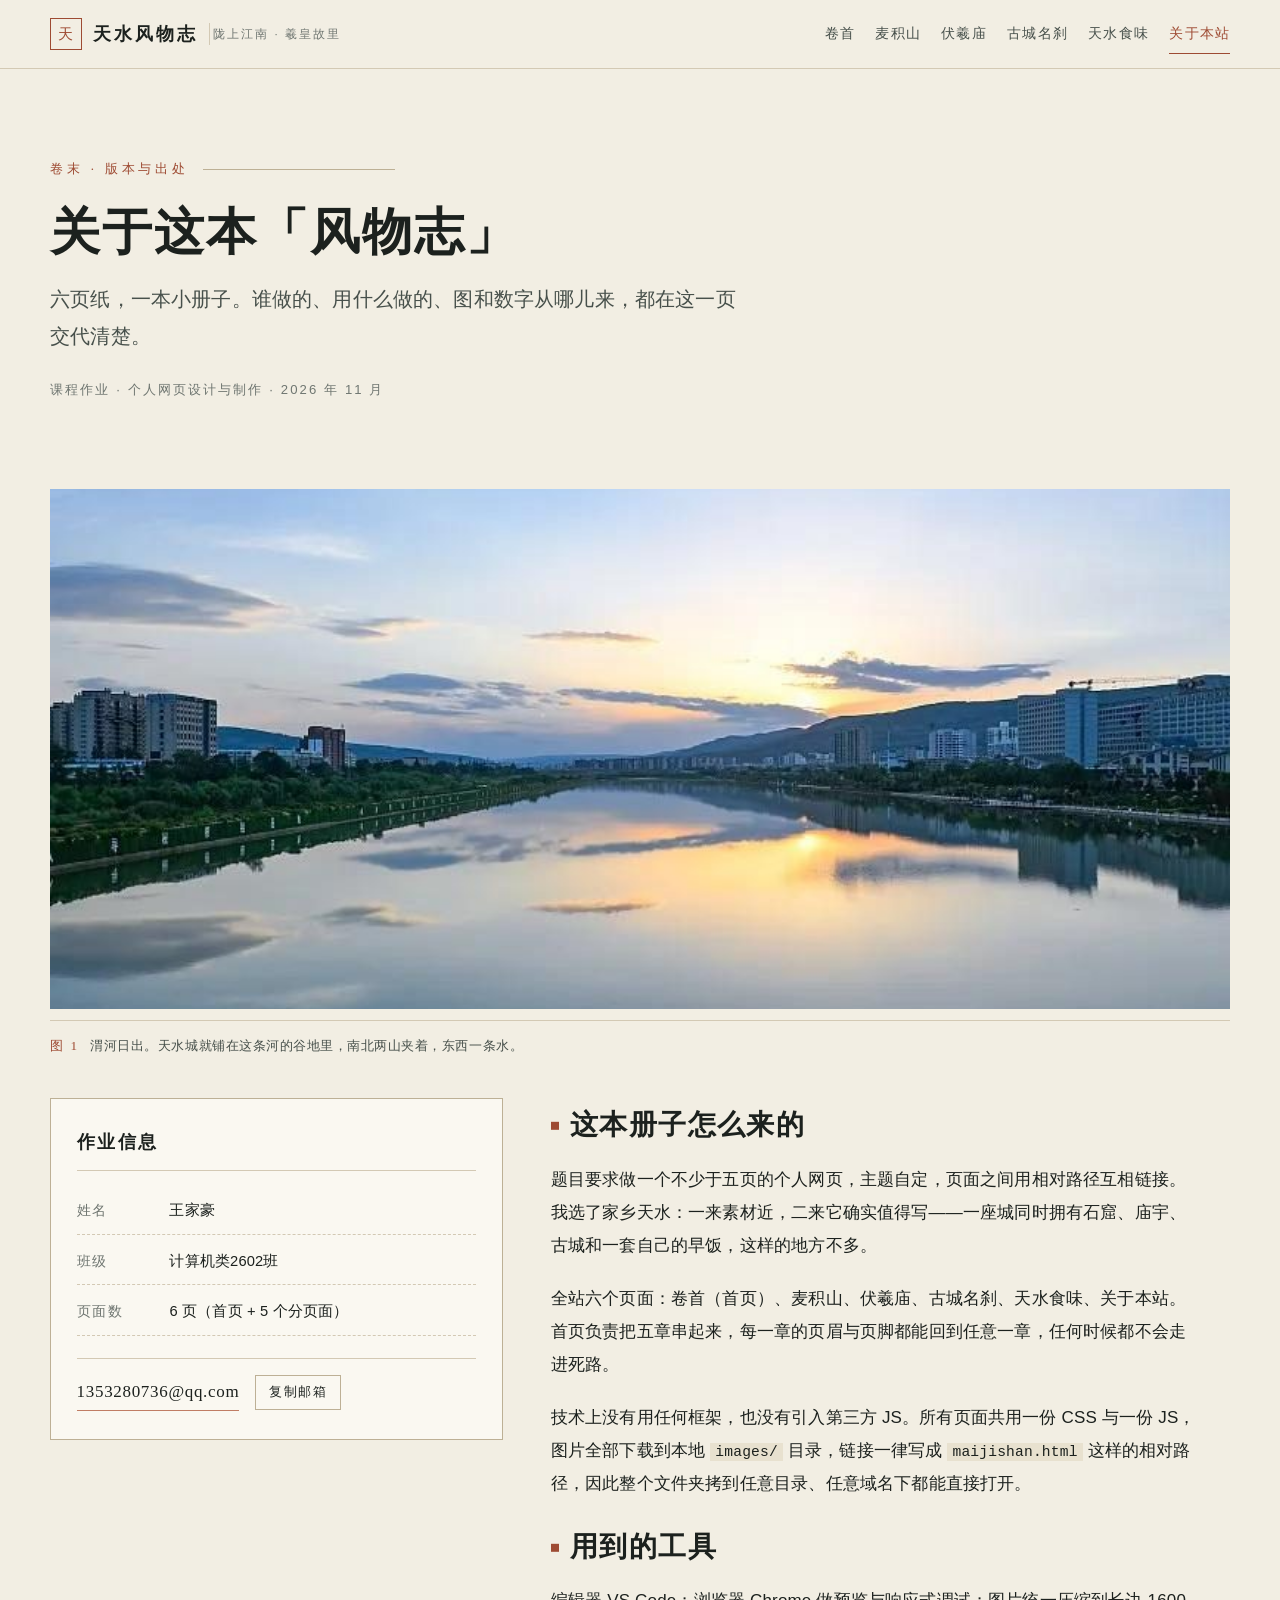
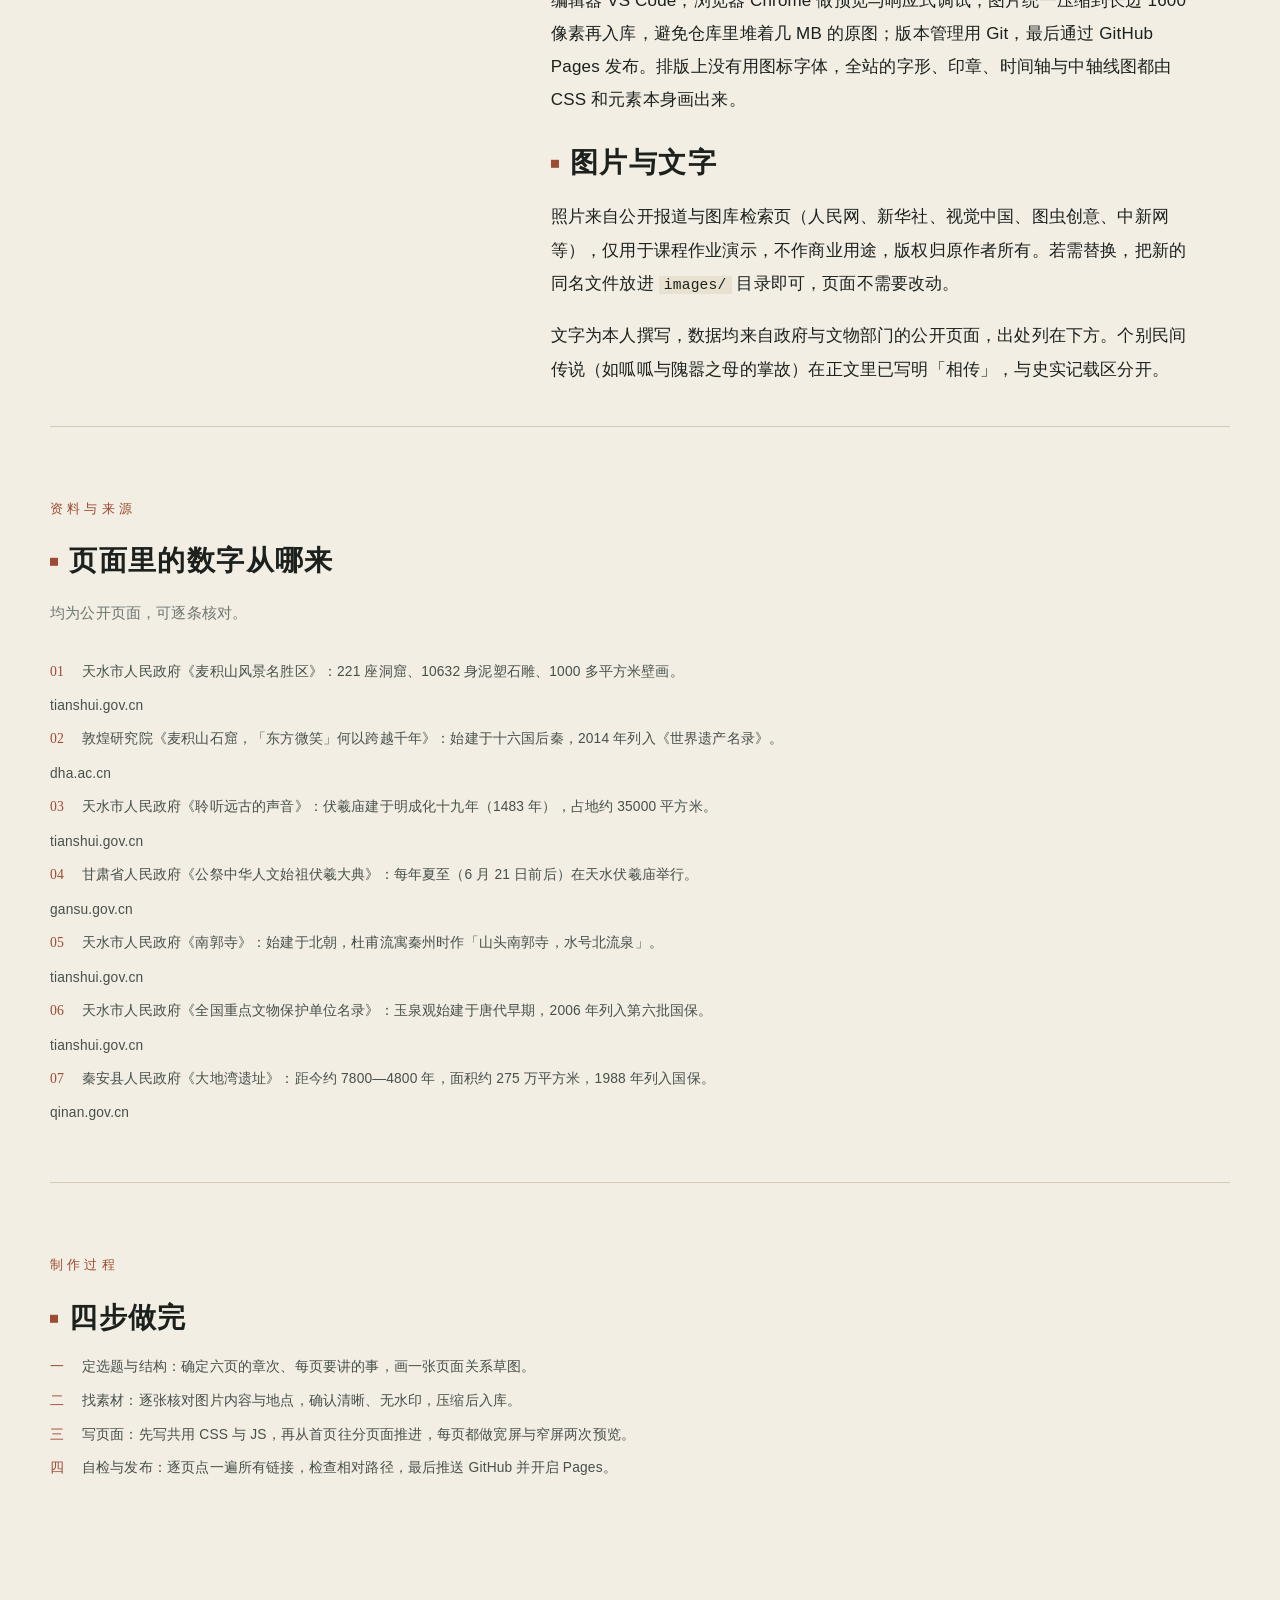
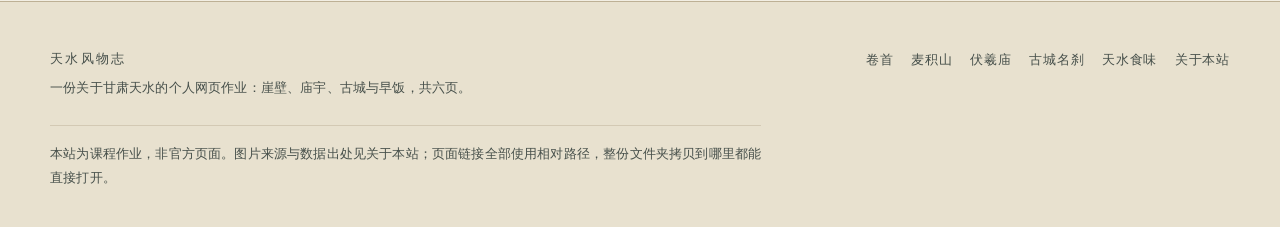
==== commit 9bd34cb4: "Add files via upload" ====
--- a/about.html
+++ b/about.html
@@ -53,8 +53,8 @@
         <div class="id-row"><label>班级</label><span class="value">计算机类2602班</span></div>
         <div class="id-row"><label>页面数</label><span class="value">6 页（首页 + 5 个分页面）</span></div>
         <div class="contact">
-          <a class="contact__mail" href="mailto:your-name@example.com">your-name@example.com</a>
-          <button class="copy-btn" type="button" id="copy-mail" data-mail="your-name@example.com">复制邮箱</button>
+          <a class="contact__mail" href="mailto:1353280736@qq.com">1353280736@qq.com</a>
+          <button class="copy-btn" type="button" id="copy-mail" data-mail="1353280736@qq.com">复制邮箱</button>
         </div>
       </div>
 
